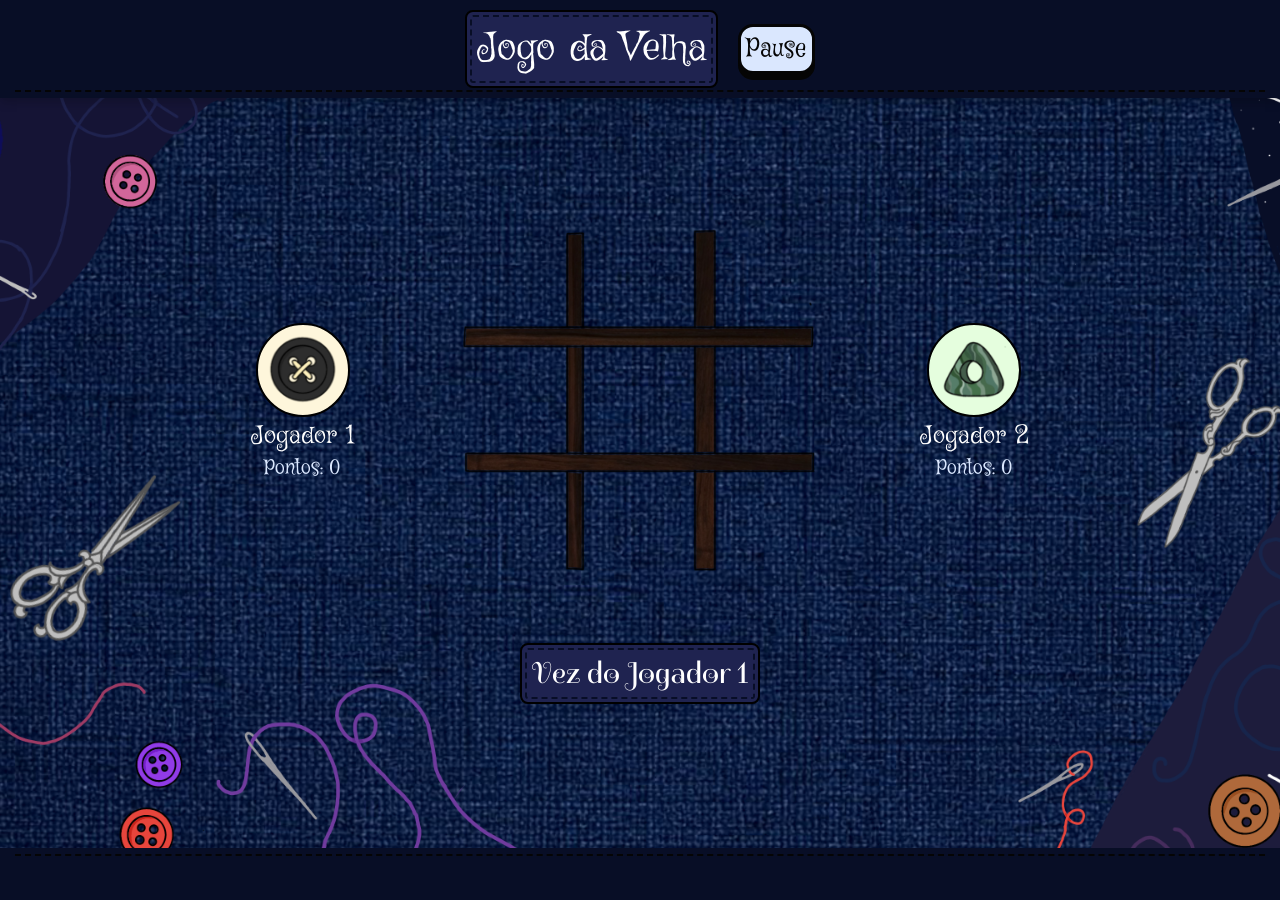
==== index.html @ 6a35a60f "Menu de pause e arquivo js - Adicionado o menu de pause, com seus botões -Adicionado o arquivo JavaS" ====
<!DOCTYPE html>
<html lang="pt-br"> 

<head>
    <meta charset="UTF-8">
	<meta name="viewport" content="width=device-width, initial-scale=1.0">
    <title> Jogo da Velha </title>

    <!-- Fontes:-->
     <!-- Mystery Quest, Griffy, Spirax, Almendra Display  -->
    <link rel="preconnect" href="https://fonts.googleapis.com">
    <link rel="preconnect" href="https://fonts.gstatic.com" crossorigin>
    <link href="https://fonts.googleapis.com/css2?family=Almendra+Display&family=Cherry+Bomb+One&family=Crafty+Girls&family=Griffy&family=Mystery+Quest&family=Playwrite+BR+Guides&family=Poppins:ital,wght@0,100;0,200;0,300;0,400;0,500;0,600;0,700;0,800;0,900;1,100;1,200;1,300;1,400;1,500;1,600;1,700;1,800;1,900&family=Rouge+Script&family=Spirax&display=swap" rel="stylesheet">

	<link rel="stylesheet" href="css/style.css">
</head>

<body>
    <header>
        <div class="container">
            <h1>Jogo da Velha</h1>
        </div>
        <button class="btpause"> Pause </button>
    </header>

    <main class="conteudoPrincipal"> 
        <div class="areaDeJogo">
            <div class="jogador jogador1"> 
                <div class= "jogadorAvatar">
                    <img src="imagens/Botao.png">
                </div>
                <p class="nomeJogador"> Jogador 1 </p>
                <p> Pontos: <span> 0 </span> </p>
            </div>

            <div class="tabuleiro">
                <img src="imagens/Tabuleiro.png" alt="Tabuleiro de jogo da velha" class="imgTabuleiro">
                <img src="imagens/Botao.png" alt="Botão" class="peca">
                <img src="imagens/Triangulo.png" alt="Triângulo" class="peca">
            </div>

            <div class="jogador jogador2"> 
                <div class= "jogadorAvatar">
                    <img src="imagens/Triangulo.png">
                </div>
                <p class="nomeJogador"> Jogador 2 </p>
                <p> Pontos: <span> 0 </span> </p>
           </div>
        </div>

    
        <div class="statusJogo"> 
            <div class="container"> <p> Vez do <span> Jogador 1 </span> </p> </div>
        </div>
    </main>

    <footer> 
        <p></p>
    </footer>

    <div class="menuPause">
        <div class="containerPause"> 
            <h2> Jogo Pausado </h2>
            <div class="botoesPause">
                <button class="bts"> Reiniciar </button>
                <button class="bts"> Continuar </button>
           </div>
        </div> 
    </div>

    <script src="script.js"></script>
</body>

</html>
---- css/style.css ----
:root {
  --AzulEscuro: #080E26;
  --AzulIndigo: #1F2350;
  --Lavanda: #DAE7FE;
  --VerdeClaro: #E5FEDE;
  --AmareloClaro: #FEF6DB;
  --preto: #050505; 
  --branco: #fff;

  --borda: 2px solid black;
  --sombra: 0px 8px 0px rgba(0, 0, 0, 0.15);
  --fonte1: 'Mystery Quest', system-ui;
  --fonte2: 'Griffy', cursive;
  --fonte3: 'Spirax', cursive;
  --fonte4: 'Almendra Display', serif;
  --fonteCorpo: 'Poppins', sans-serif;
}

html, body {
  border: 0;
  padding: 0;
  margin: 0;
}

body {
    background-image: url('../imagens/Fundo.png');
    background-size: cover;
  background-position: center;
  background-repeat: no-repeat;
  background-attachment: fixed;

  min-height: 100vh;
  display: flex;
  flex-direction: column;
}

/*-------- Cabeçalho --------*/
header {
  display: flex;
  justify-content: center;
  gap: 20px;
  padding: 10px 10px;
  margin: 0px;
  border: 0px;
  background-color: var(--AzulEscuro);
  align-items: center;
  width: 100%;
  box-sizing: border-box;
  box-shadow: 0 4px 10px rgba(0, 0, 0, 0.2);
  position: relative; /*Se eu for manter a costura*/
}

/*Se eu for manter a costura*/
header::after {
  content: "";
  position: absolute;
  bottom: 6px;  
  left: 15px;  
  right: 15px;  
  border-bottom: 2px dashed var(--preto); 
}

h1 {
  color: var(--branco);
  margin: 0px;
  border: 0px;
  padding: 0px;
  font-size: 40px;
  font-family: var(--fonte2);
  font-weight: normal;
}

/*-------- Main --------*/
main {
  display: flex;
  flex: 1;
  flex-direction: column;
  justify-content: center;
  align-items: center;
  width: 100%;
}

.container {
  background-color: var(--AzulIndigo);
  border-radius: 8px;
  padding: 10px;
  margin: 0px;
  border: var(--borda);
  outline: 2px dashed var(--AzulEscuro);
  outline-offset: -7px;
}

.container p {
  color: var(--branco);
  font-size: 30px;
  margin: 0px;
  border: 0px;
  padding: 0px;
}



/*-------- Área de Jogo --------*/
.areaDeJogo {
  display: flex;
  justify-content: space-around;
  align-items: center;
  width: 100%;
  max-width: 900px;
  margin: 20px auto;
  padding: 0 20px;
  box-sizing: border-box;
}

/*-------- Tabluleiro --------*/
.tabuleiro {
  display: flex;
  justify-content: center;
  align-items: center;
  margin: o;
  position: relative;
}

.tabuleiro .imgTabuleiro {
  max-width: 400px;
  width: 100%;
  height: auto;
}

.tabuleiro .peca {
  display: none;
}

.statusJogo {
  display: flex;
  justify-content: center;
  margin: 40px;
  font-family: var(--fonte3);
}

/*-------- Jogadores --------*/
.jogador {
  display: flex;
  flex-direction: column;
  align-items: center;
  text-align: center;
  
}

.jogadorAvatar {
  width: 90px;
  height: 90px;
  border-radius: 50%;
  border: var(--borda);
  display: flex;
  justify-content: center;
  align-items: center;
}

.jogador1 .jogadorAvatar {
  background-color: var(--AmareloClaro);
}

.jogador2 .jogadorAvatar {
  background-color: var(--VerdeClaro);
}

.jogador img {
  width: 85%;
  height: auto;
}

.jogador .nomeJogador {
  color: var(--branco);
  font-size: 25px;
  /*font-weight: bold;*/
  margin: 2px 0;
  font-family: var(--fonte2);
}

.jogador p {
  color: var(--Lavanda);
  font-size: 20px;
  margin: 0;
  font-family: var(--fonte1);
}

/*-------- footer --------*/
footer {
  display: flex;
  justify-content: center;
  background-color: var(--AzulEscuro);
  padding: 10px;
  position: relative; /*Se eu for manter a costura*/
}

/*Se eu for manter a costura*/
footer::before {
  content: "";
  position: absolute;
  top: 6px;
  left: 15px;
  right: 15px;
  border-top: 2px dashed var(--preto);
}

/*-------- Menu de pause --------*/
.menuPause {
  position: fixed;
  top: 0;
  left: 0;
  width: 100vw;
  height: 100vh;
  background-color: rgba(0, 0, 0, 0.7);

  display: none;
  justify-content: center;
  align-items: center;

  z-index: 1000;
  
}

.containerPause {
  background-color: var(--AzulIndigo);
  border: var(--borda);
  border-radius: 12px;
  padding: 30px;
  text-align: center;
  outline: 2px dashed var(--branco);
  outline-offset: -8px;
}

.containerPause h2 {
  margin-top: 0;
  margin-bottom: 20px;
  font-family: var(--fonte1);
  color: var(--Lavanda);
  font-weight: normal;
  font-size: 40px;
}

/*-------- Botões --------*/
.btpause {
  grid-column: 4;
  background-color: var(--Lavanda);
  color: #050505;
  border: 3px solid var(--preto);
  border-radius: 15px;
  padding: 5px 5px;
  font-family: var(--fonte1);
  font-size: 25px;
  font-weight: normal;
  cursor: pointer;
  transition: all 0.2s;
  box-shadow: 0 6px 0 var(--preto);
}

.btpause:hover {
  transform: scale(1.05);
  box-shadow: 0 2px 0 var(--preto);
}

.botoesPause {
  display: flex;
  flex-wrap: wrap;
  justify-content: center;
  gap: 12px;
  margin-top: 30px;
}

.bts {
  background-color: var(--AzulEscuro);
  color: var(--AmareloClaro);
  border: var(--borda);
  border-radius: 10px;
  padding: 10px 15px;
  font-family: var(--fonte4);
  font-size: 18px;
  font-weight: bold;
  cursor: pointer;
  transition: all 0.3s;
  box-shadow: 0 4px 0 var(--preto);
}

.bts:hover {
  background-color: var(--Lavanda);
  color: var(--preto);
  transform: translateY(3px);
  box-shadow: 0 1px 0 var(--preto);
}
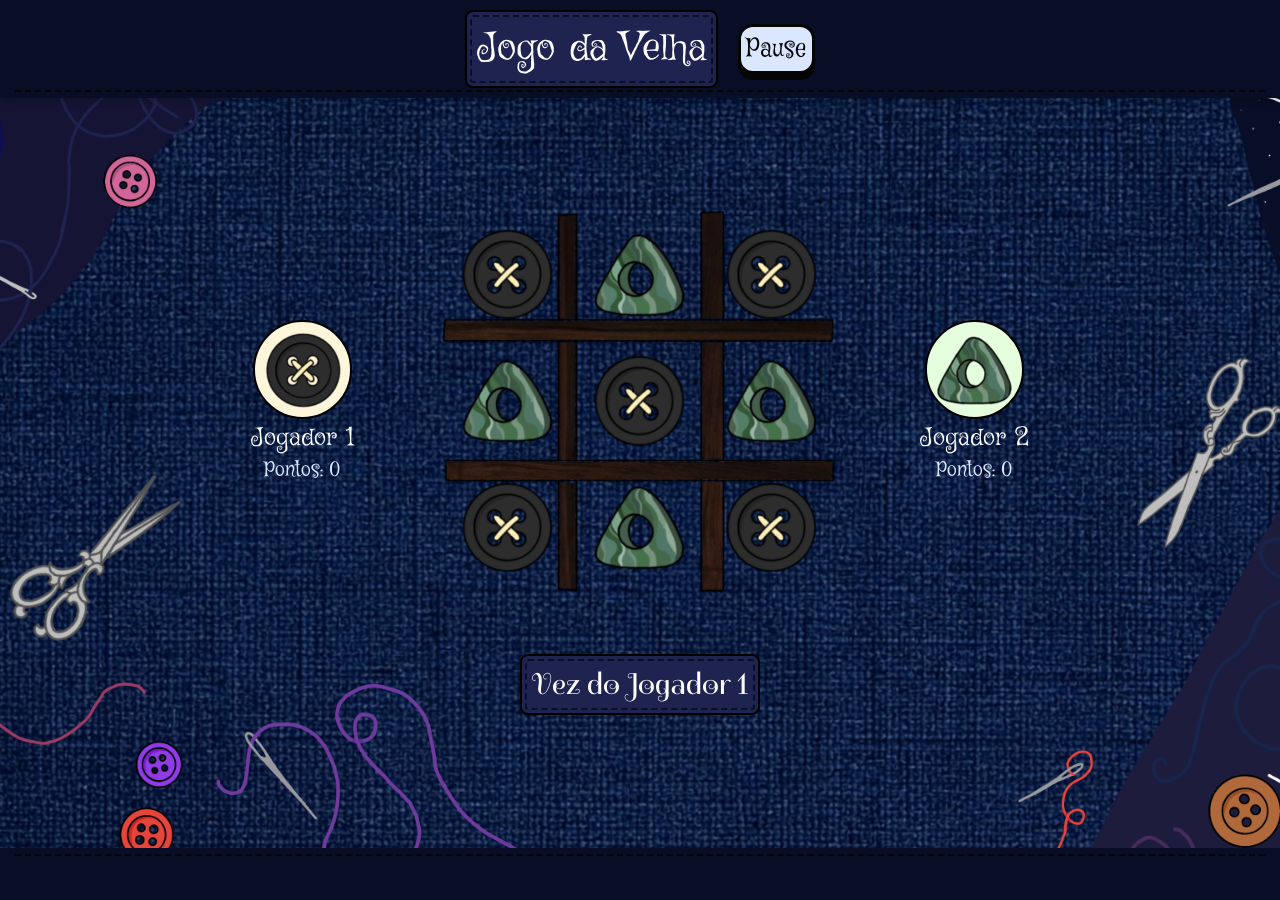
==== commit fb6fdb04: "Peças no tabuleiro - Adicionadas as peças ao tabuleiro - Ajustes das imagens" ====
--- a/index.html
+++ b/index.html
@@ -35,8 +35,17 @@
 
             <div class="tabuleiro">
                 <img src="imagens/Tabuleiro.png" alt="Tabuleiro de jogo da velha" class="imgTabuleiro">
-                <img src="imagens/Botao.png" alt="Botão" class="peca">
-                <img src="imagens/Triangulo.png" alt="Triângulo" class="peca">
+                <div class="grade"> 
+                    <div class="celula" data-index="0"> <img src="imagens/Botao.png" alt="Botão"> </div>
+                    <div class="celula" data-index="1"> <img src="imagens/Triangulo.png" alt="Triângulo"> </div>
+                    <div class="celula" data-index="2"> <img src="imagens/Botao.png" alt="Botão"> </div>
+                    <div class="celula" data-index="3"> <img src="imagens/Triangulo.png" alt="Triângulo"> </div>
+                    <div class="celula" data-index="4"> <img src="imagens/Botao.png" alt="Botão"> </div>
+                    <div class="celula" data-index="5"> <img src="imagens/Triangulo.png" alt="Triângulo"> </div>
+                    <div class="celula" data-index="6"> <img src="imagens/Botao.png" alt="Botão"> </div>
+                    <div class="celula" data-index="7"> <img src="imagens/Triangulo.png" alt="Triângulo"> </div>
+                    <div class="celula" data-index="8"> <img src="imagens/Botao.png" alt="Botão"> </div>
+                </div>
             </div>
 
             <div class="jogador jogador2"> 
--- a/css/style.css
+++ b/css/style.css
@@ -119,16 +119,40 @@
   align-items: center;
   margin: o;
   position: relative;
+  max-width: 400px;
 }
 
 .tabuleiro .imgTabuleiro {
-  max-width: 400px;
   width: 100%;
   height: auto;
-}
-
-.tabuleiro .peca {
-  display: none;
+  display: block;
+}
+
+.grade {
+  position: absolute;
+  top: 0%;
+  left: 1%;
+  width: 99%;
+  height: 99%;
+
+  display: grid;
+  grid-template-columns: repeat(3, 1fr);
+  grid-template-rows: repeat(3 1fr);
+}
+
+.celula {
+  display: flex;
+  justify-content: center;
+  align-items: center;
+  cursor: pointer;
+
+  /*border: 1px dashed red; /*Para testar a posição das células*/ 
+}
+
+.celula img {
+  width: 70%;
+  height: auto;
+  pointer-events: none;
 }
 
 .statusJogo {
@@ -148,8 +172,8 @@
 }
 
 .jogadorAvatar {
-  width: 90px;
-  height: 90px;
+  width: 95px;
+  height: 95px;
   border-radius: 50%;
   border: var(--borda);
   display: flex;
@@ -166,7 +190,7 @@
 }
 
 .jogador img {
-  width: 85%;
+  width: 80%;
   height: auto;
 }
 
@@ -218,7 +242,6 @@
   align-items: center;
 
   z-index: 1000;
-  
 }
 
 .containerPause {
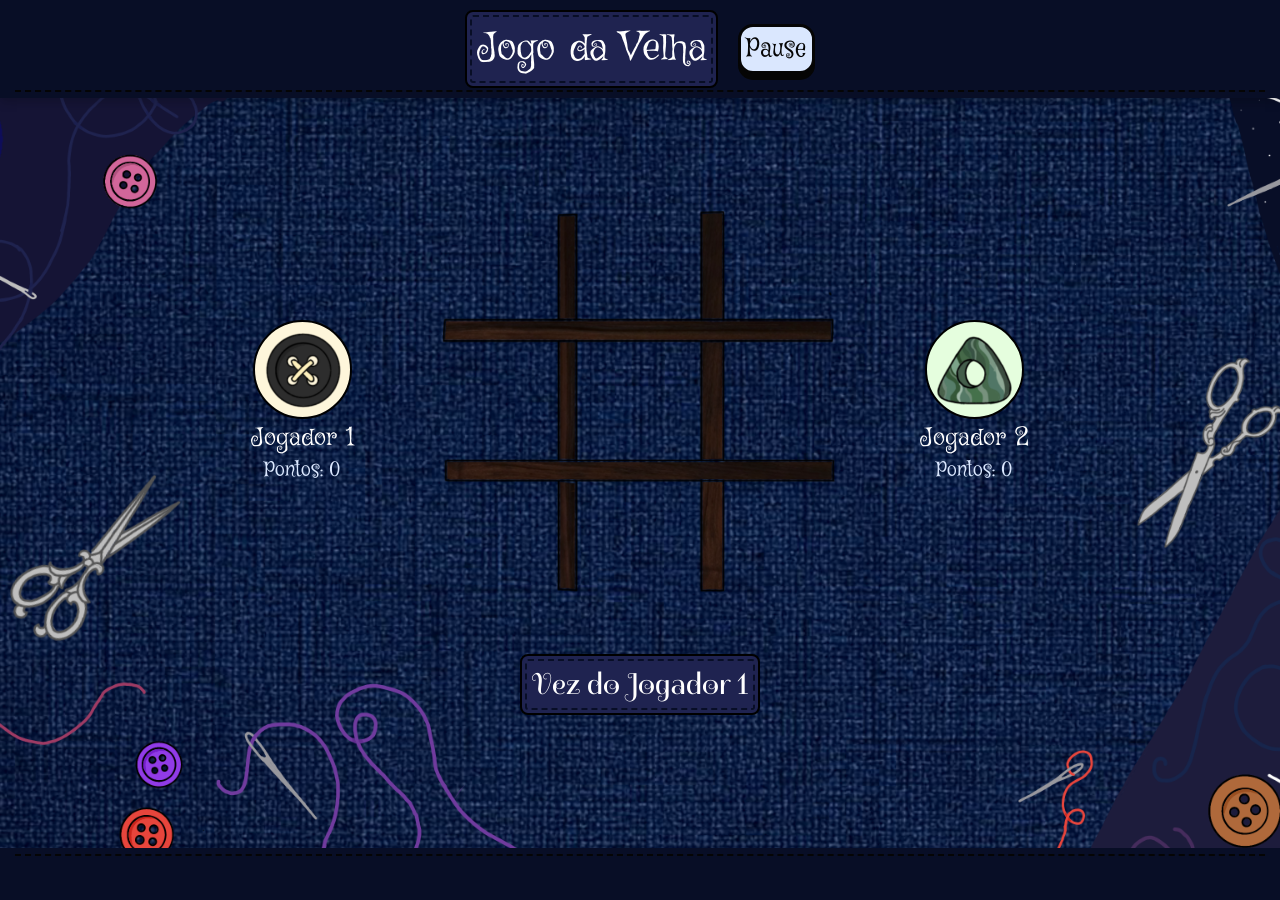
==== commit 709670b4: "Botões e peças - Adicionados os botões pausa e o botão de reiniciar - Adicionada a função onde a peç" ====
--- a/index.html
+++ b/index.html
@@ -20,7 +20,7 @@
         <div class="container">
             <h1>Jogo da Velha</h1>
         </div>
-        <button class="btpause"> Pause </button>
+        <button class="btpause" id="btPause"> Pause </button>
     </header>
 
     <main class="conteudoPrincipal"> 
@@ -36,15 +36,15 @@
             <div class="tabuleiro">
                 <img src="imagens/Tabuleiro.png" alt="Tabuleiro de jogo da velha" class="imgTabuleiro">
                 <div class="grade"> 
-                    <div class="celula" data-index="0"> <img src="imagens/Botao.png" alt="Botão"> </div>
-                    <div class="celula" data-index="1"> <img src="imagens/Triangulo.png" alt="Triângulo"> </div>
-                    <div class="celula" data-index="2"> <img src="imagens/Botao.png" alt="Botão"> </div>
-                    <div class="celula" data-index="3"> <img src="imagens/Triangulo.png" alt="Triângulo"> </div>
-                    <div class="celula" data-index="4"> <img src="imagens/Botao.png" alt="Botão"> </div>
-                    <div class="celula" data-index="5"> <img src="imagens/Triangulo.png" alt="Triângulo"> </div>
-                    <div class="celula" data-index="6"> <img src="imagens/Botao.png" alt="Botão"> </div>
-                    <div class="celula" data-index="7"> <img src="imagens/Triangulo.png" alt="Triângulo"> </div>
-                    <div class="celula" data-index="8"> <img src="imagens/Botao.png" alt="Botão"> </div>
+                    <div class="celula" data-index="0"> </div>
+                    <div class="celula" data-index="1"> </div>
+                    <div class="celula" data-index="2"> </div>
+                    <div class="celula" data-index="3"> </div>
+                    <div class="celula" data-index="4"> </div>
+                    <div class="celula" data-index="5"> </div>
+                    <div class="celula" data-index="6"> </div>
+                    <div class="celula" data-index="7"> </div>
+                    <div class="celula" data-index="8"> </div>
                 </div>
             </div>
 
@@ -67,17 +67,17 @@
         <p></p>
     </footer>
 
-    <div class="menuPause">
+    <div class="menuPause" id="menuPause">
         <div class="containerPause"> 
             <h2> Jogo Pausado </h2>
             <div class="botoesPause">
-                <button class="bts"> Reiniciar </button>
-                <button class="bts"> Continuar </button>
+                <button class="bts" id="btReiniciar"> Reiniciar </button>
+                <button class="bts" id="btContinuar"> Continuar </button>
            </div>
         </div> 
     </div>
 
-    <script src="script.js"></script>
+    <script src="js/script.js"></script>
 </body>
 
 </html>
--- a/css/style.css
+++ b/css/style.css
@@ -137,7 +137,7 @@
 
   display: grid;
   grid-template-columns: repeat(3, 1fr);
-  grid-template-rows: repeat(3 1fr);
+  grid-template-rows: repeat(3, 1fr);
 }
 
 .celula {
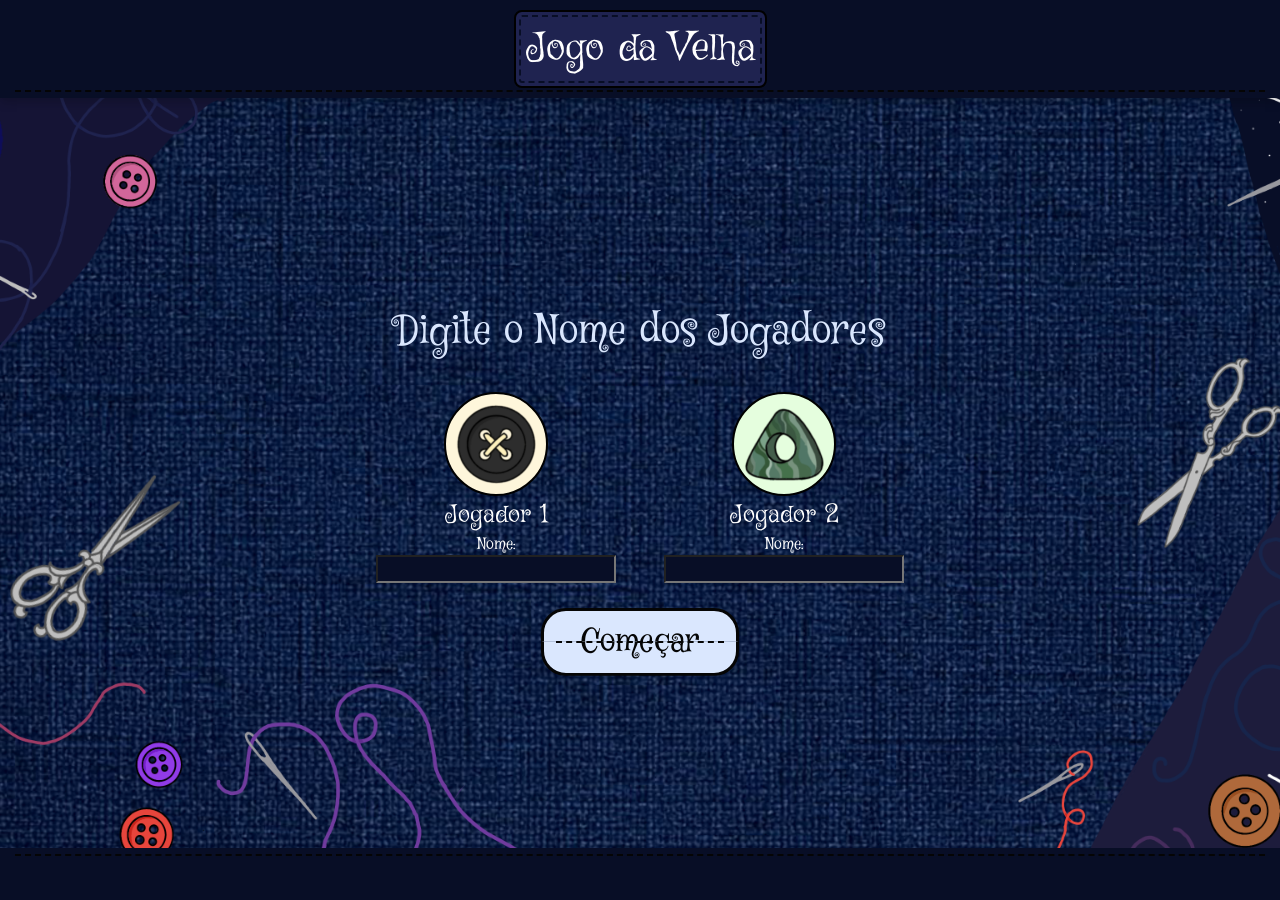
==== commit 77accaef: "Alterações no CSS, e adição do js - Adição do arquivo JavaScript script.js - Refatoração dos arquivo" ====
--- a/index.html
+++ b/index.html
@@ -12,7 +12,9 @@
     <link rel="preconnect" href="https://fonts.gstatic.com" crossorigin>
     <link href="https://fonts.googleapis.com/css2?family=Almendra+Display&family=Cherry+Bomb+One&family=Crafty+Girls&family=Griffy&family=Mystery+Quest&family=Playwrite+BR+Guides&family=Poppins:ital,wght@0,100;0,200;0,300;0,400;0,500;0,600;0,700;0,800;0,900;1,100;1,200;1,300;1,400;1,500;1,600;1,700;1,800;1,900&family=Rouge+Script&family=Spirax&display=swap" rel="stylesheet">
 
-	<link rel="stylesheet" href="css/style.css">
+	<link rel="stylesheet" href="css/inicio.css">
+    <link rel="stylesheet" href="css/geral.css">
+    <link rel="stylesheet" href="css/botao.css">
 </head>
 
 <body>
@@ -20,64 +22,44 @@
         <div class="container">
             <h1>Jogo da Velha</h1>
         </div>
-        <button class="btpause" id="btPause"> Pause </button>
     </header>
 
-    <main class="conteudoPrincipal"> 
-        <div class="areaDeJogo">
-            <div class="jogador jogador1"> 
-                <div class= "jogadorAvatar">
-                    <img src="imagens/Botao.png">
-                </div>
-                <p class="nomeJogador"> Jogador 1 </p>
-                <p> Pontos: <span> 0 </span> </p>
-            </div>
+    <main>
+    <div class="titulo">
+    <h2> Digite o Nome dos Jogadores </h2>
+    </div>
 
-            <div class="tabuleiro">
-                <img src="imagens/Tabuleiro.png" alt="Tabuleiro de jogo da velha" class="imgTabuleiro">
-                <div class="grade"> 
-                    <div class="celula" data-index="0"> </div>
-                    <div class="celula" data-index="1"> </div>
-                    <div class="celula" data-index="2"> </div>
-                    <div class="celula" data-index="3"> </div>
-                    <div class="celula" data-index="4"> </div>
-                    <div class="celula" data-index="5"> </div>
-                    <div class="celula" data-index="6"> </div>
-                    <div class="celula" data-index="7"> </div>
-                    <div class="celula" data-index="8"> </div>
-                </div>
-            </div>
+    <div class="caixaJogador"> 
+    <div class="jogador jogador1"> 
+        <div class= "jogadorAvatar">
+            <img src="imagens/Botao.png">
+        </div>
+        <p class="nomeJogador"> Jogador 1 </p>
+        <label> Nome: </label>
+        <input type="text" id="nome1" name="nome" required>
+    </div>
+    
+    <div class="jogador jogador2"> 
+        <div class= "jogadorAvatar">
+            <img src="imagens/Triangulo.png">
+        </div>
+        <p class="nomeJogador"> Jogador 2 </p>
+        <label> Nome: </label>
+        <input type="text" id="nome2" name="nome" required>
+    </div>
+    </div>
 
-            <div class="jogador jogador2"> 
-                <div class= "jogadorAvatar">
-                    <img src="imagens/Triangulo.png">
-                </div>
-                <p class="nomeJogador"> Jogador 2 </p>
-                <p> Pontos: <span> 0 </span> </p>
-           </div>
-        </div>
-
-    
-        <div class="statusJogo"> 
-            <div class="container"> <p> Vez do <span> Jogador 1 </span> </p> </div>
-        </div>
+    <a href="jogo.html" class="btCorte"> 
+        <span class=textoInvisivel> Começar </span>
+        <span class="metade topo"> Começar </span>
+        <span class="metade baixo"> Começar </span>
+        <span class="linhaCostura"></span>
+        <span class="tesoura">✂️</span>
+    </a>
     </main>
 
-    <footer> 
+    <footer>
         <p></p>
     </footer>
 
-    <div class="menuPause" id="menuPause">
-        <div class="containerPause"> 
-            <h2> Jogo Pausado </h2>
-            <div class="botoesPause">
-                <button class="bts" id="btReiniciar"> Reiniciar </button>
-                <button class="bts" id="btContinuar"> Continuar </button>
-           </div>
-        </div> 
-    </div>
-
-    <script src="js/script.js"></script>
-</body>
-
-</html>+</body>
--- a/css/inicio.css
+++ b/css/inicio.css
@@ -0,0 +1,53 @@
+/*-------- Variáveis --------*/
+:root {
+  --AzulEscuro: #080E26;
+  --AzulIndigo: #1F2350;
+  --Lavanda: #DAE7FE;
+  --VerdeClaro: #E5FEDE;
+  --AmareloClaro: #FEF6DB;
+  --preto: #050505; 
+  --branco: #fff;
+
+  --borda: 2px solid black;
+  --sombra: 0px 8px 0px rgba(0, 0, 0, 0.15);
+  --fonte1: 'Mystery Quest', system-ui;
+  --fonte2: 'Griffy', cursive;
+  --fonte3: 'Spirax', cursive;
+  --fonte4: 'Almendra Display', serif;
+  --fonteCorpo: 'Poppins', sans-serif;
+}
+
+.titulo {
+    font-family: var(--fonte1);
+    color: var(--Lavanda);
+    text-align: center;
+}
+
+.titulo h2 {
+    font-weight: normal;
+    font-size: 250%;
+}
+
+.caixaJogador {
+    display: flex;
+    flex-direction: row;
+    justify-content: center;
+    align-content: center;
+    gap: 10%;
+
+    /*border: 2px red solid;*/
+}
+
+label {
+    font-family: var(--fonte1);
+    color: var(--branco);
+
+}
+
+input {
+    font-family: var(--fonte4);
+    color: var(--branco);
+    background-color: var(--AzulEscuro);
+    font-size: larger;
+}
+
--- a/css/geral.css
+++ b/css/geral.css
@@ -0,0 +1,167 @@
+/*-------- Variáveis --------*/
+:root {
+  --AzulEscuro: #080E26;
+  --AzulIndigo: #1F2350;
+  --Lavanda: #DAE7FE;
+  --VerdeClaro: #E5FEDE;
+  --AmareloClaro: #FEF6DB;
+  --preto: #050505; 
+  --branco: #fff;
+
+  --borda: 2px solid black;
+  --sombra: 0px 8px 0px rgba(0, 0, 0, 0.15);
+  --fonte1: 'Mystery Quest', system-ui;
+  --fonte2: 'Griffy', cursive;
+  --fonte3: 'Spirax', cursive;
+  --fonte4: 'Almendra Display', serif;
+  --fonteCorpo: 'Poppins', sans-serif;
+}
+
+/*-------- Elementos Principais --------*/
+html, body {
+  border: 0;
+  padding: 0;
+  margin: 0;
+}
+
+body {
+  background-image: url('../imagens/Fundo.png');
+  background-size: cover;
+  background-position: center;
+  background-repeat: no-repeat;
+  background-attachment: fixed;
+
+  min-height: 100vh;
+  display: flex;
+  flex-direction: column;
+}
+
+main {
+  display: flex;
+  flex: 1;
+  flex-direction: column;
+  justify-content: center;
+  align-items: center;
+  width: 100%;
+}
+
+/*-------- Cabeçalho --------*/
+header {
+  display: flex;
+  justify-content: center;
+  gap: 20px;
+  padding: 10px 10px;
+  margin: 0px;
+  border: 0px;
+  background-color: var(--AzulEscuro);
+  align-items: center;
+  width: 100%;
+  box-sizing: border-box;
+  box-shadow: 0 4px 10px rgba(0, 0, 0, 0.2);
+  position: relative; /*Se eu for manter a costura*/
+}
+
+/*Se eu for manter a costura*/
+header::after {
+  content: "";
+  position: absolute;
+  bottom: 6px;  
+  left: 15px;  
+  right: 15px;  
+  border-bottom: 2px dashed var(--preto); 
+}
+
+h1 {
+  color: var(--branco);
+  margin: 0px;
+  border: 0px;
+  padding: 0px;
+  font-size: 40px;
+  font-family: var(--fonte2);
+  font-weight: normal;
+}
+
+/*-------- Container --------*/
+.container {
+  background-color: var(--AzulIndigo);
+  border-radius: 8px;
+  padding: 10px;
+  margin: 0px;
+  border: var(--borda);
+  outline: 2px dashed var(--AzulEscuro);
+  outline-offset: -7px;
+}
+
+.container p {
+  color: var(--branco);
+  font-size: 30px;
+  margin: 0px;
+  border: 0px;
+  padding: 0px;
+}
+
+/*-------- Jogadores --------*/
+.jogador {
+  display: flex;
+  flex-direction: column;
+  align-items: center;
+  text-align: center;
+  
+}
+
+.jogadorAvatar {
+  width: 100px;
+  height: 100px;
+  border-radius: 50%;
+  border: var(--borda);
+  display: flex;
+  justify-content: center;
+  align-items: center;
+}
+
+.jogador1 .jogadorAvatar {
+  background-color: var(--AmareloClaro);
+}
+
+.jogador2 .jogadorAvatar {
+  background-color: var(--VerdeClaro);
+}
+
+.jogador img {
+  width: 80%;
+  height: auto;
+}
+
+.jogador .nomeJogador {
+  color: var(--branco);
+  font-size: 25px;
+  /*font-weight: bold;*/
+  margin: 2px 0;
+  font-family: var(--fonte2);
+}
+
+.jogador p {
+  color: var(--Lavanda);
+  font-size: 20px;
+  margin: 0;
+  font-family: var(--fonte1);
+}
+
+/*-------- footer --------*/
+footer {
+  display: flex;
+  justify-content: center;
+  background-color: var(--AzulEscuro);
+  padding: 10px;
+  position: relative; /*Se eu for manter a costura*/
+}
+
+/*Se eu for manter a costura*/
+footer::before {
+  content: "";
+  position: absolute;
+  top: 6px;
+  left: 15px;
+  right: 15px;
+  border-top: 2px dashed var(--preto);
+}
--- a/css/botao.css
+++ b/css/botao.css
@@ -0,0 +1,161 @@
+:root {
+  --AzulEscuro: #080E26;
+  --AzulIndigo: #1F2350;
+  --Lavanda: #DAE7FE;
+  --VerdeClaro: #E5FEDE;
+  --AmareloClaro: #FEF6DB;
+  --preto: #050505; 
+  --branco: #fff;
+
+  --borda: 2px solid black;
+  --sombra: 0px 8px 0px rgba(0, 0, 0, 0.15);
+  --fonte1: 'Mystery Quest', system-ui;
+  --fonte2: 'Griffy', cursive;
+  --fonte3: 'Spirax', cursive;
+  --fonte4: 'Almendra Display', serif;
+  --fonteCorpo: 'Poppins', sans-serif;
+}
+
+/*-------- Botão de pause --------*/
+.btpause {
+  grid-column: 4;
+  background-color: var(--Lavanda);
+  color: #050505;
+  border: 3px solid var(--preto);
+  border-radius: 15px;
+  padding: 5px 5px;
+  font-family: var(--fonte1);
+  font-size: 25px;
+  font-weight: normal;
+  cursor: pointer;
+  transition: all 0.2s;
+  box-shadow: 0 6px 0 var(--preto);
+}
+
+.btpause:hover {
+  transform: scale(1.05);
+  box-shadow: 0 2px 0 var(--preto);
+}
+
+.botoesPause {
+  display: flex;
+  flex-wrap: wrap;
+  justify-content: center;
+  gap: 12px;
+  margin-top: 30px;
+}
+
+/*-------- Botões Gerais --------*/
+.bts {
+  background-color: var(--AzulEscuro);
+  color: var(--AmareloClaro);
+  border: var(--borda);
+  border-radius: 10px;
+  padding: 10px 15px;
+  font-family: var(--fonte4);
+  font-size: 18px;
+  font-weight: bold;
+  cursor: pointer;
+  transition: all 0.3s;
+  box-shadow: 0 4px 0 var(--preto);
+  text-decoration: none;
+}
+
+.bts:hover {
+  background-color: var(--Lavanda);
+  color: var(--preto);
+  transform: translateY(3px);
+  box-shadow: 0 1px 0 var(--preto);
+}
+
+/*-------- Botão de Começar (Com corte no meio) --------*/
+.btCorte {
+    position: relative;
+  display: inline-flex;
+  justify-content: center;
+  align-items: center;
+  text-decoration: none;
+  margin-top: 25px;
+  cursor: pointer;
+  user-select: none;
+}
+
+.textoInvisivel {
+  visibility: hidden;
+  font-family: var(--fonte1);
+  font-size: 32px;
+  padding: 12px 40px;
+}
+
+.btCorte .metade {
+  position: absolute;
+  top: 0;
+  left: 0;
+  width: 100%;
+  height: 100%;
+  display: flex;
+  justify-content: center;
+  align-items: center;
+  
+  background-color: var(--Lavanda);
+  color: var(--preto);
+  font-family: var(--fonte1);
+  font-size: 32px;
+  
+  border-radius: 25px;
+  border: 3px solid var(--preto);
+  box-sizing: border-box;
+  
+  transition: transform 0.4s ease, background-color 0.3s;
+}
+
+.btCorte .topo {
+  clip-path: inset(0 0 50% 0);
+}
+
+.btCorte .baixo {
+  clip-path: inset(50% 0 0 0);
+}
+
+.btCorte .linhaCostura {
+  position: absolute;
+  top: 50%;
+  left: 15px;
+  right: 15px;
+  height: 0;
+  border-top: 2px dashed var(--preto);
+  transform: translateY(-50%);
+  z-index: 2;
+  transition: opacity 0.2s ease;
+}
+
+.btCorte .tesoura {
+  position: absolute;
+  top: 50%;
+  left: -35px; 
+  transform: translateY(-50%) rotate(-90deg);
+  font-size: 26px;
+  z-index: 3;
+  opacity: 0;
+  pointer-events: none;
+  transition: left 0.5s ease-in-out, opacity 0.2s ease;
+}
+
+.btCorte:hover .topo {
+  transform: translateY(-6px) rotate(-1.5deg);
+  background-color: var(--AmareloClaro);
+}
+
+.btCorte:hover .baixo {
+  transform: translateY(6px) rotate(1.5deg);
+  background-color: var(--AmareloClaro);
+}
+
+.btCorte:hover .linhaCostura {
+  opacity: 0;
+}
+
+.btCorte:hover .tesoura {
+  left: calc(100% + 10px);
+  opacity: 1;
+}
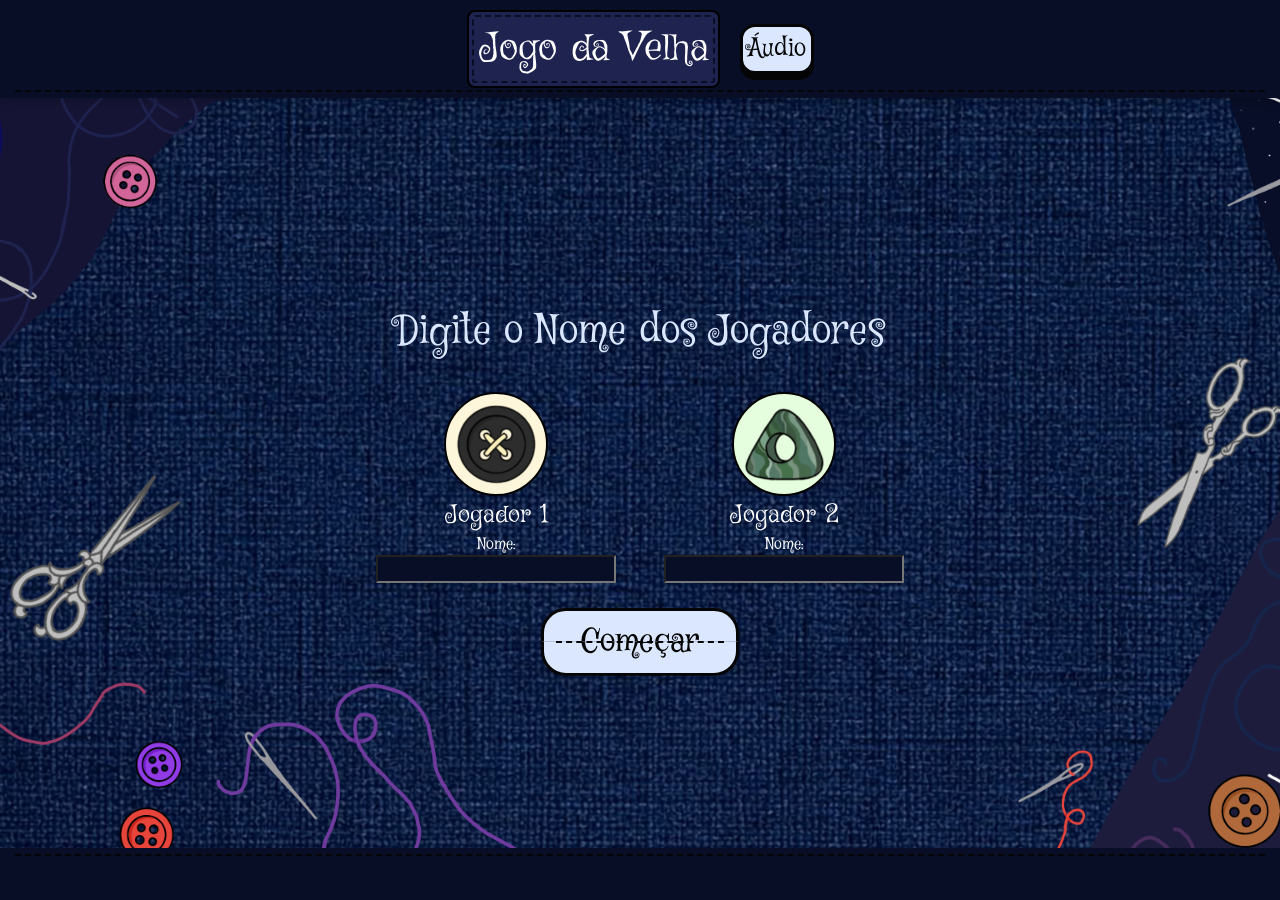
==== commit 80e05692: "Áudios - Adicionado o áudio de fundo com o arquivo audio.js - Importado o arquivo audio.js nas págin" ====
--- a/index.html
+++ b/index.html
@@ -15,6 +15,9 @@
 	<link rel="stylesheet" href="css/inicio.css">
     <link rel="stylesheet" href="css/geral.css">
     <link rel="stylesheet" href="css/botao.css">
+
+    <script src="js/index.js" defer></script>
+    <script src="js/audio.js" defer></script>
 </head>
 
 <body>
@@ -22,7 +25,10 @@
         <div class="container">
             <h1>Jogo da Velha</h1>
         </div>
+        <button class="btpause" id="btAudio"> Áudio </button>
     </header>
+
+    
 
     <main>
     <div class="titulo">
@@ -50,7 +56,7 @@
     </div>
 
     <a href="jogo.html" class="btCorte"> 
-        <span class=textoInvisivel> Começar </span>
+        <span class="textoInvisivel"> Começar </span>
         <span class="metade topo"> Começar </span>
         <span class="metade baixo"> Começar </span>
         <span class="linhaCostura"></span>
@@ -58,6 +64,25 @@
     </a>
     </main>
 
+    <div class="menuPause" id="menuAudio">
+        <div class="containerPause">
+            <h2> Configurações de Áudio </h2>
+            
+            <div class="controleVolume">
+                <label for="volumeSlider"> Volume da Música </label>
+                <input type="range" id="volumeSlider" min="0" max="1" step="0.01">
+            </div>
+
+            <div class="controleVolume">
+                <label for="efeitosSlider"> Efeitos Sonoros </label>
+                <input type="range" id="efeitosSlider" min="0" max="1" step="0.01">
+            </div>
+
+            <div class="botoesPause">
+                <button class="bts" id="btFecharAjus"> Fechar </button>
+            </div>
+        </div>
+    </div>
     <footer>
         <p></p>
     </footer>
--- a/css/inicio.css
+++ b/css/inicio.css
@@ -1,24 +1,6 @@
-/*-------- Variáveis --------*/
-:root {
-  --AzulEscuro: #080E26;
-  --AzulIndigo: #1F2350;
-  --Lavanda: #DAE7FE;
-  --VerdeClaro: #E5FEDE;
-  --AmareloClaro: #FEF6DB;
-  --preto: #050505; 
-  --branco: #fff;
-
-  --borda: 2px solid black;
-  --sombra: 0px 8px 0px rgba(0, 0, 0, 0.15);
-  --fonte1: 'Mystery Quest', system-ui;
-  --fonte2: 'Griffy', cursive;
-  --fonte3: 'Spirax', cursive;
-  --fonte4: 'Almendra Display', serif;
-  --fonteCorpo: 'Poppins', sans-serif;
-}
-
+/*-------- Textos --------*/
 .titulo {
-    font-family: var(--fonte1);
+    font-family: var(--fonteMystery);
     color: var(--Lavanda);
     text-align: center;
 }
@@ -28,6 +10,7 @@
     font-size: 250%;
 }
 
+/*-------- Caixa do Jogador --------*/
 .caixaJogador {
     display: flex;
     flex-direction: row;
@@ -38,16 +21,21 @@
     /*border: 2px red solid;*/
 }
 
+/*-------- Formulário --------*/
 label {
-    font-family: var(--fonte1);
+    font-family: var(--fonteMystery);
     color: var(--branco);
 
 }
 
 input {
-    font-family: var(--fonte4);
+    font-family: var(--fonteAlmendra);
     color: var(--branco);
     background-color: var(--AzulEscuro);
     font-size: larger;
 }
 
+/*-------- audio --------*/
+.menuAudio {
+    display: none;
+}
--- a/css/geral.css
+++ b/css/geral.css
@@ -10,11 +10,11 @@
 
   --borda: 2px solid black;
   --sombra: 0px 8px 0px rgba(0, 0, 0, 0.15);
-  --fonte1: 'Mystery Quest', system-ui;
-  --fonte2: 'Griffy', cursive;
-  --fonte3: 'Spirax', cursive;
-  --fonte4: 'Almendra Display', serif;
-  --fonteCorpo: 'Poppins', sans-serif;
+  --fonteMystery: 'Mystery Quest', system-ui;
+  --fonteGriffy: 'Griffy', cursive;
+  --fonteSpirax: 'Spirax', cursive;
+  --fonteAlmendra: 'Almendra Display', serif;
+  --fontePoppins: 'Poppins', sans-serif;
 }
 
 /*-------- Elementos Principais --------*/
@@ -77,7 +77,7 @@
   border: 0px;
   padding: 0px;
   font-size: 40px;
-  font-family: var(--fonte2);
+  font-family: var(--fonteGriffy);
   font-weight: normal;
 }
 
@@ -98,6 +98,7 @@
   margin: 0px;
   border: 0px;
   padding: 0px;
+  white-space: nowrap;
 }
 
 /*-------- Jogadores --------*/
@@ -106,7 +107,6 @@
   flex-direction: column;
   align-items: center;
   text-align: center;
-  
 }
 
 .jogadorAvatar {
@@ -135,16 +135,50 @@
 .jogador .nomeJogador {
   color: var(--branco);
   font-size: 25px;
-  /*font-weight: bold;*/
   margin: 2px 0;
-  font-family: var(--fonte2);
+  font-family: var(--fonteGriffy);
 }
 
 .jogador p {
   color: var(--Lavanda);
   font-size: 20px;
   margin: 0;
-  font-family: var(--fonte1);
+  font-family: var(--fonteMystery);
+}
+
+/*-------- Menu de pause --------*/
+.menuPause {
+  position: fixed;
+  top: 0;
+  left: 0;
+  width: 100vw;
+  height: 100vh;
+  background-color: rgba(0, 0, 0, 0.7);
+
+  display: none;
+  justify-content: center;
+  align-items: center;
+
+  z-index: 1000;
+}
+
+.containerPause {
+  background-color: var(--AzulIndigo);
+  border: var(--borda);
+  border-radius: 12px;
+  padding: 30px;
+  text-align: center;
+  outline: 2px dashed var(--branco);
+  outline-offset: -8px;
+}
+
+.containerPause h2 {
+  margin-top: 0;
+  margin-bottom: 20px;
+  font-family: var(--fonteMystery);
+  color: var(--Lavanda);
+  font-weight: normal;
+  font-size: 40px;
 }
 
 /*-------- footer --------*/
--- a/css/botao.css
+++ b/css/botao.css
@@ -1,3 +1,4 @@
+/*-------- Variáveis --------*/
 :root {
   --AzulEscuro: #080E26;
   --AzulIndigo: #1F2350;
@@ -9,11 +10,11 @@
 
   --borda: 2px solid black;
   --sombra: 0px 8px 0px rgba(0, 0, 0, 0.15);
-  --fonte1: 'Mystery Quest', system-ui;
-  --fonte2: 'Griffy', cursive;
-  --fonte3: 'Spirax', cursive;
-  --fonte4: 'Almendra Display', serif;
-  --fonteCorpo: 'Poppins', sans-serif;
+  --fonteMystery: 'Mystery Quest', system-ui;
+  --fonteGriffy: 'Griffy', cursive;
+  --fonteSpirax: 'Spirax', cursive;
+  --fonteAlmendra: 'Almendra Display', serif;
+  --fontePoppins: 'Poppins', sans-serif;
 }
 
 /*-------- Botão de pause --------*/
@@ -24,7 +25,7 @@
   border: 3px solid var(--preto);
   border-radius: 15px;
   padding: 5px 5px;
-  font-family: var(--fonte1);
+  font-family: var(--fonteMystery);
   font-size: 25px;
   font-weight: normal;
   cursor: pointer;
@@ -52,7 +53,7 @@
   border: var(--borda);
   border-radius: 10px;
   padding: 10px 15px;
-  font-family: var(--fonte4);
+  font-family: var(--fonteAlmendra);
   font-size: 18px;
   font-weight: bold;
   cursor: pointer;
@@ -66,6 +67,65 @@
   color: var(--preto);
   transform: translateY(3px);
   box-shadow: 0 1px 0 var(--preto);
+}
+
+/*-------- Volume --------*/
+.controleVolume {
+  margin: 20px 0;
+  display: flex;
+  flex-direction: column;
+  align-items: center;
+  gap: 10px;
+}
+
+.controleVolume label, .containerPause label {
+  color: var(--branco);
+  font-family: var(--fonteGriffy);
+  font-size: 23px;
+  text-align: center;
+  display: block;
+  margin-bottom: 2px;
+}
+
+#volumeSlider, #efeitosSlider {
+  -webkit-appearance: none;
+  appearance: none;
+  width: 80%;
+  height: 8px;
+  background: linear-gradient(to right, var(--Lavanda) 30%, var(--AzulEscuro) 30%);
+  border: 1px solid var(--preto);
+  border-radius: 5px;
+  cursor: pointer;
+  outline: none;
+}
+
+/*Customiza a bolinha do slider no chore, safari e edge*/
+#volumeSlider::-webkit-slider-thumb, #efeitosSlider::-webkit-slider-thumb {
+  -webkit-appearance: none;
+  appearance: none;
+  width: 30px;
+  height: 30px;
+  background-image: url('../imagens/Botao.png');
+  background-size: cover;
+  background-position: center;
+  border-radius: 50%; /* Garante que a área clicável é redonda */
+  cursor: pointer;
+  box-shadow: 0 2px 5px rgba(0,0,0,0.5);
+  accent-color: var(--Lavanda);
+}
+
+/*Customiza a bolinha do slider no firefox*/
+#volumeSlider::-moz-range-thumb, #efeitosSlider::-moz-range-thumb {
+  width: 30px;
+  height: 30px;
+  background-image: url('../imagens/Botao.png');
+  background-size: cover;
+  background-position: center;
+  border: none; /* Remove a borda padrão do Firefox */
+  border-radius: 50%;
+  cursor: pointer;
+  box-shadow: 0 2px 5px rgba(0,0,0,0.5);
+  accent-color: var(--Lavanda);
 }
 
 /*-------- Botão de Começar (Com corte no meio) --------*/
@@ -82,7 +142,7 @@
 
 .textoInvisivel {
   visibility: hidden;
-  font-family: var(--fonte1);
+  font-family: var(--fonteMystery);
   font-size: 32px;
   padding: 12px 40px;
 }
@@ -99,7 +159,7 @@
   
   background-color: var(--Lavanda);
   color: var(--preto);
-  font-family: var(--fonte1);
+  font-family: var(--fonteMystery);
   font-size: 32px;
   
   border-radius: 25px;
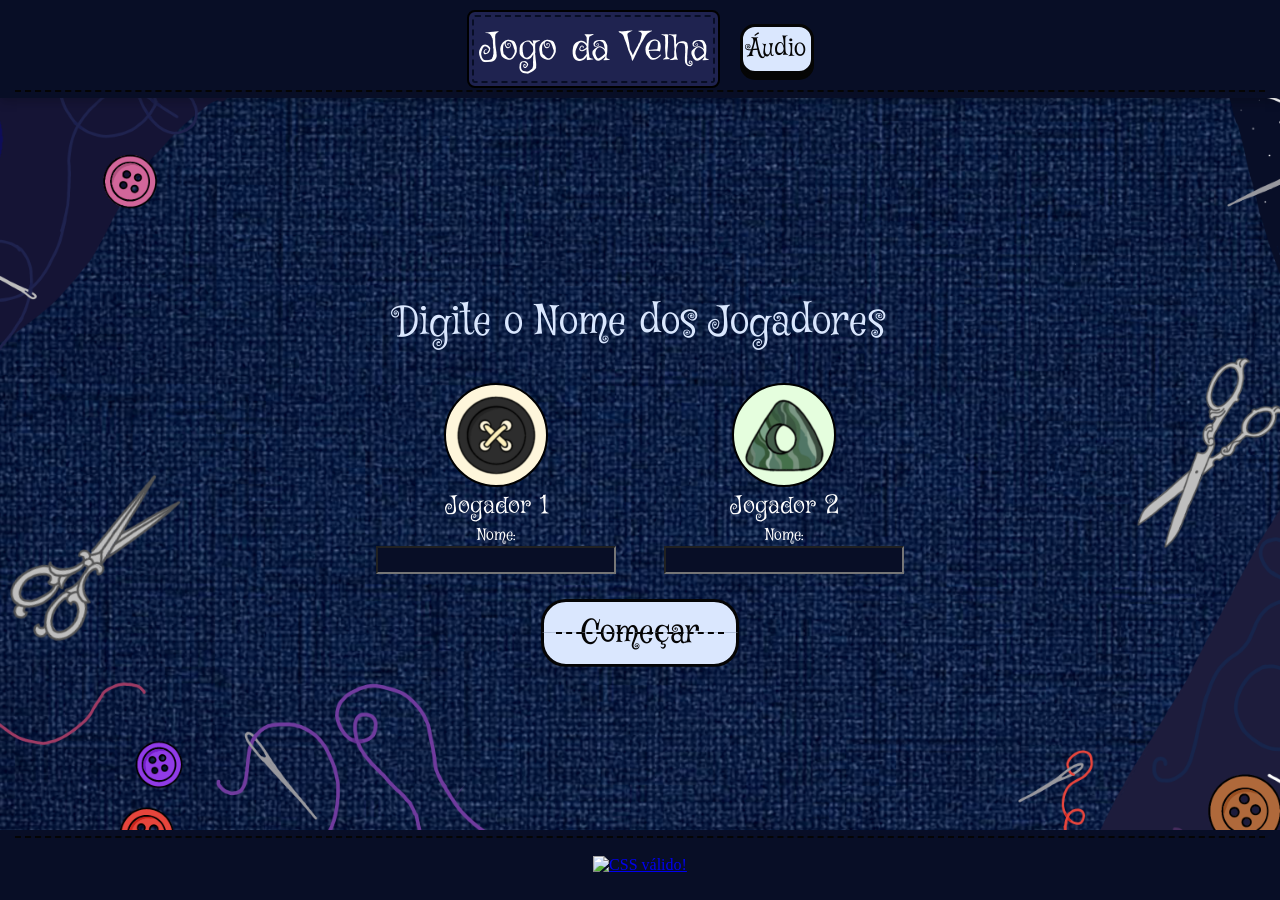
==== commit 6315beaf: "Alterações do validador - As páginas HTML e CSS foram enviadas para o validador" ====
--- a/index.html
+++ b/index.html
@@ -38,7 +38,7 @@
     <div class="caixaJogador"> 
     <div class="jogador jogador1"> 
         <div class= "jogadorAvatar">
-            <img src="imagens/Botao.png">
+            <img src="imagens/Botao.png" alt="Botão preto">
         </div>
         <p class="nomeJogador"> Jogador 1 </p>
         <label> Nome: </label>
@@ -47,7 +47,7 @@
     
     <div class="jogador jogador2"> 
         <div class= "jogadorAvatar">
-            <img src="imagens/Triangulo.png">
+            <img src="imagens/Triangulo.png" alt="Pedra verde triângular">
         </div>
         <p class="nomeJogador"> Jogador 2 </p>
         <label> Nome: </label>
@@ -70,12 +70,12 @@
             
             <div class="controleVolume">
                 <label for="volumeSlider"> Volume da Música </label>
-                <input type="range" id="volumeSlider" min="0" max="1" step="0.01">
+                <input type="range" id="volumeSlider" min="0" max="1" step="0.01" maxlength="20">
             </div>
 
             <div class="controleVolume">
                 <label for="efeitosSlider"> Efeitos Sonoros </label>
-                <input type="range" id="efeitosSlider" min="0" max="1" step="0.01">
+                <input type="range" id="efeitosSlider" min="0" max="1" step="0.01" maxlength="20">
             </div>
 
             <div class="botoesPause">
@@ -84,7 +84,13 @@
         </div>
     </div>
     <footer>
-        <p></p>
+        <p>
+    <a href="https://jigsaw.w3.org/css-validator/check/referer">
+        <img style="border:0;width:88px;height:31px"
+            src="https://jigsaw.w3.org/css-validator/images/vcss-blue"
+            alt="CSS válido!" />
+    </a>
+</p>
     </footer>
 
 </body>
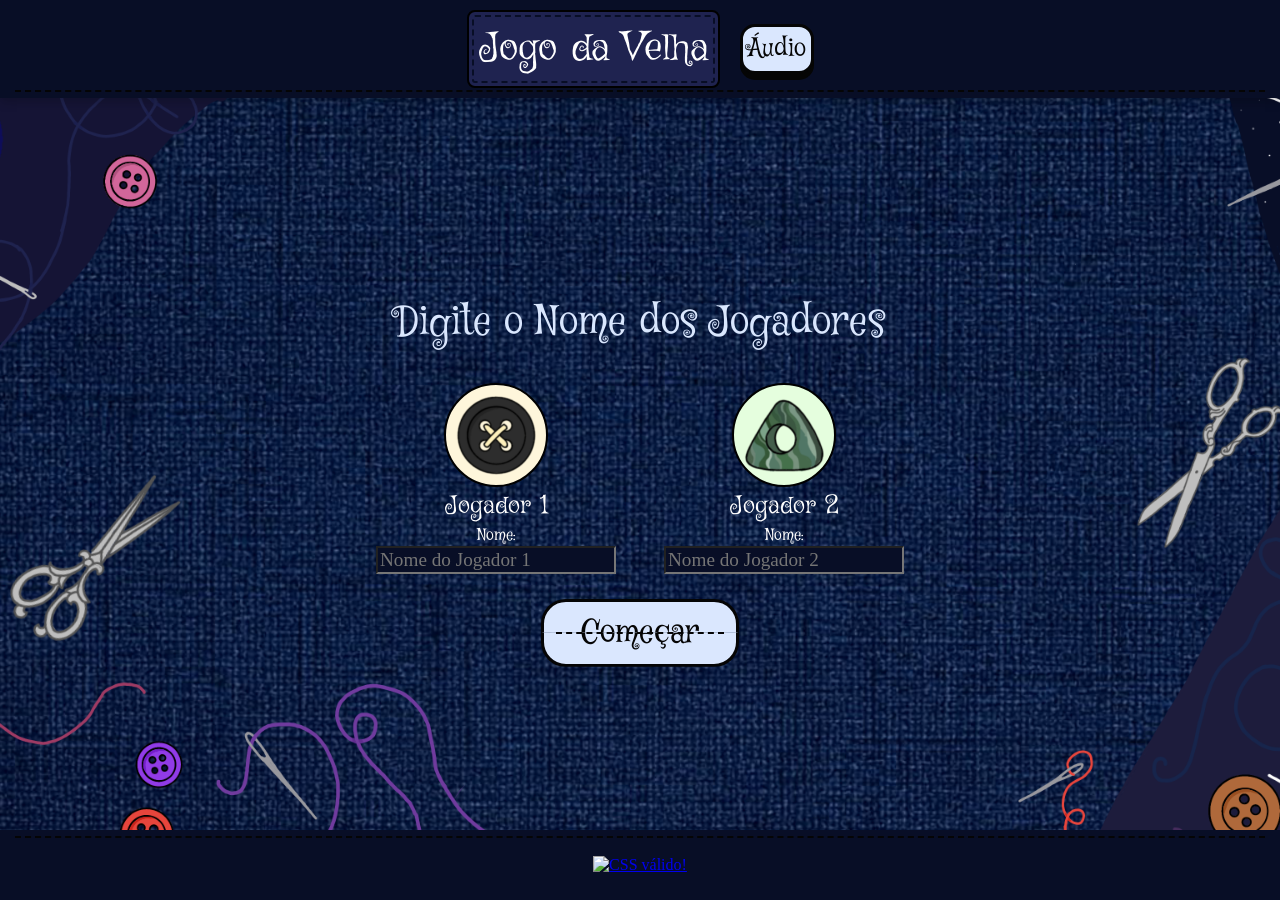
==== commit 5e6849db: "Últimos Ajustes - Remoção dos comentários desnecessários - Adicionado um limite para o tamanho do no" ====
--- a/index.html
+++ b/index.html
@@ -42,7 +42,7 @@
         </div>
         <p class="nomeJogador"> Jogador 1 </p>
         <label> Nome: </label>
-        <input type="text" id="nome1" name="nome" required>
+        <input type="text" id="nome1" maxlength="12"  name="nome" required placeholder="Nome do Jogador 1">
     </div>
     
     <div class="jogador jogador2"> 
@@ -51,7 +51,7 @@
         </div>
         <p class="nomeJogador"> Jogador 2 </p>
         <label> Nome: </label>
-        <input type="text" id="nome2" name="nome" required>
+        <input type="text" id="nome2" maxlength="12"  name="nome" required placeholder="Nome do Jogador 2">
     </div>
     </div>
 
@@ -70,12 +70,12 @@
             
             <div class="controleVolume">
                 <label for="volumeSlider"> Volume da Música </label>
-                <input type="range" id="volumeSlider" min="0" max="1" step="0.01" maxlength="20">
+                <input type="range" id="volumeSlider" min="0" max="1" step="0.01">
             </div>
 
             <div class="controleVolume">
                 <label for="efeitosSlider"> Efeitos Sonoros </label>
-                <input type="range" id="efeitosSlider" min="0" max="1" step="0.01" maxlength="20">
+                <input type="range" id="efeitosSlider" min="0" max="1" step="0.01">
             </div>
 
             <div class="botoesPause">
@@ -88,7 +88,7 @@
     <a href="https://jigsaw.w3.org/css-validator/check/referer">
         <img style="border:0;width:88px;height:31px"
             src="https://jigsaw.w3.org/css-validator/images/vcss-blue"
-            alt="CSS válido!" />
+            alt="CSS válido!">
     </a>
 </p>
     </footer>
--- a/css/inicio.css
+++ b/css/inicio.css
@@ -17,8 +17,6 @@
     justify-content: center;
     align-content: center;
     gap: 10%;
-
-    /*border: 2px red solid;*/
 }
 
 /*-------- Formulário --------*/
--- a/css/geral.css
+++ b/css/geral.css
@@ -61,7 +61,6 @@
   position: relative; /*Se eu for manter a costura*/
 }
 
-/*Se eu for manter a costura*/
 header::after {
   content: "";
   position: absolute;
@@ -187,10 +186,9 @@
   justify-content: center;
   background-color: var(--AzulEscuro);
   padding: 10px;
-  position: relative; /*Se eu for manter a costura*/
+  position: relative; 
 }
 
-/*Se eu for manter a costura*/
 footer::before {
   content: "";
   position: absolute;
